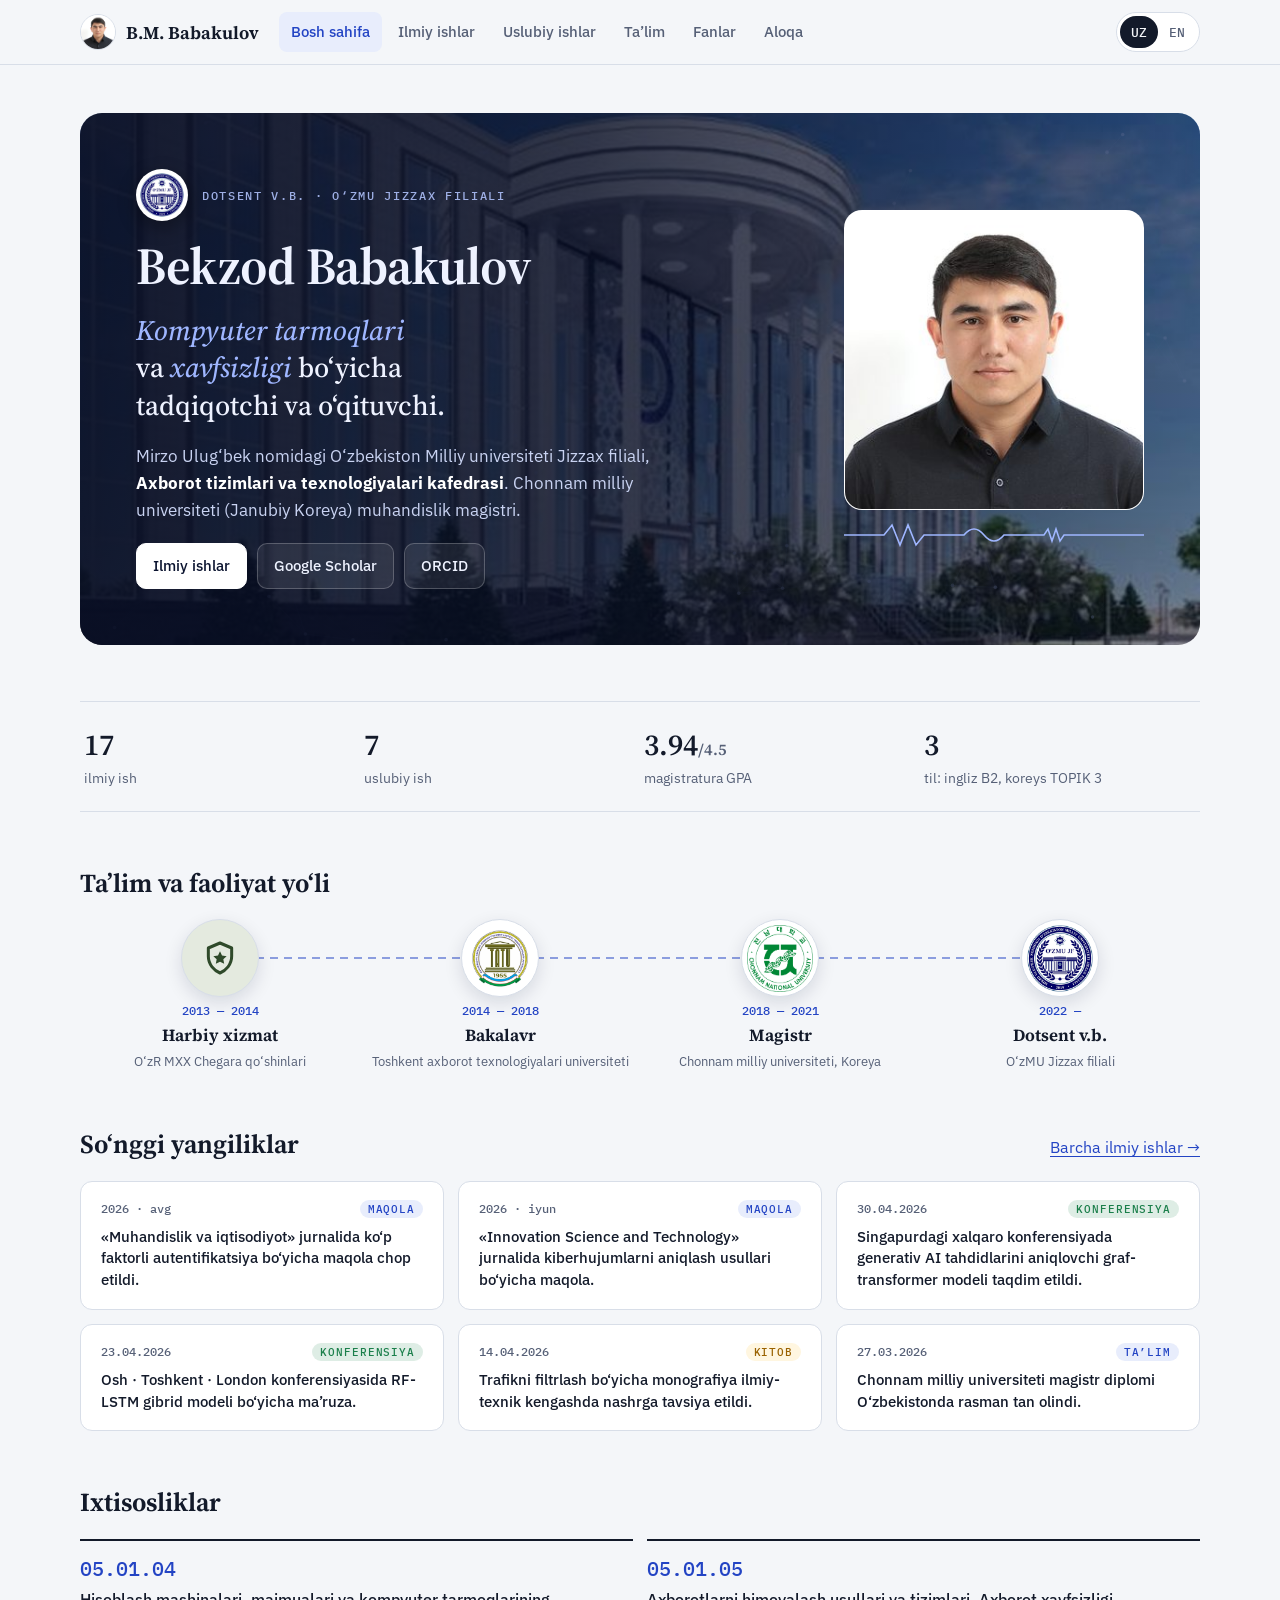
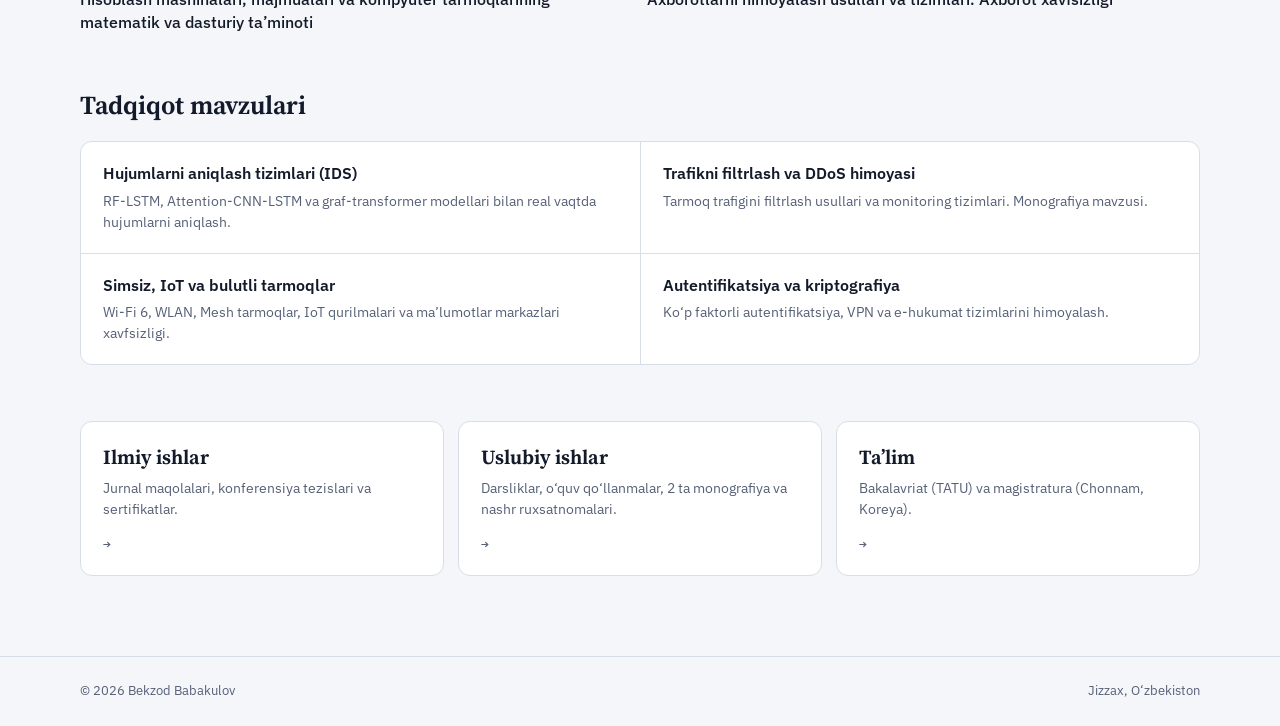
==== index.html @ 99e094b3 "Add academic portfolio site Co-Authored-By: Claude Sonnet 5.5 <noreply@anthropic.com> Claude-Session" ====
<!doctype html><html><head><meta charset=utf8><meta name=viewport content="width=device-width,initial-scale=1,viewport-fit=cover"><style>:root{color-scheme:light;box-sizing:border-box;padding-top:env(safe-area-inset-top,0px);padding-bottom:env(safe-area-inset-bottom,0px)}html{scroll-padding-top:env(safe-area-inset-top,0px)}body{margin:0;padding:0;font:14px -apple-system,BlinkMacSystemFont,sans-serif;background:#faf9f5;color:#141413}img{max-width:100%}[hidden]:not([hidden=until-found i]){display:none!important}</style></head><body>
<title>Bekzod Babakulov (B.M. Babakulov) | Akademik portfolio</title>
<meta name="description" content="Babakulov Bekzod Mamatkulovich: intellekt, axborot xavfsizligi va telekommunikatsiya injiniringi bo'yicha ilmiy ishlar, uslubiy ishlar, ta'lim va fanlar. Academic portfolio.">
<meta name="robots" content="index, follow">
<meta property="og:title" content="Bekzod Babakulov | Akademik portfolio">
<meta property="og:type" content="website">
<link rel="preconnect" href="https://fonts.googleapis.com">
<link rel="stylesheet" href="https://fonts.googleapis.com/css2?family=Source+Serif+4:ital,opsz,wght@0,8..60,500;0,8..60,650;1,8..60,500&family=IBM+Plex+Sans:wght@400;500;600&family=IBM+Plex+Mono:wght@400;500&display=swap">
<style>
:root{
  --bg:#F4F6F9; --surface:#FFFFFF; --ink:#131A2A; --muted:#566077; --line:#D8DEE8;
  --accent:#2344C4; --accent-soft:#E8EDFC; --amber:#9A6200; --ph-bg:#FFF6E0; --ph-line:#E2B650; --good:#1B7F4B;
  --serif:"Source Serif 4",Georgia,"Times New Roman",serif;
  --sans:"IBM Plex Sans",system-ui,-apple-system,"Segoe UI",sans-serif;
  --mono:"IBM Plex Mono",ui-monospace,Menlo,Consolas,monospace;
}
@media (prefers-color-scheme: dark){
  :root:not([data-theme="light"]){
    --bg:#0D1220; --surface:#151C2E; --ink:#E7EBF3; --muted:#9AA5BD; --line:#2A3450;
    --accent:#8FA6FF; --accent-soft:#1E2A4F; --amber:#E8B04A; --ph-bg:#2A2412; --ph-line:#8A6A22; --good:#5FD39A;
    color-scheme:dark;
  }
}
:root[data-theme="dark"]{
  --bg:#0D1220; --surface:#151C2E; --ink:#E7EBF3; --muted:#9AA5BD; --line:#2A3450;
  --accent:#8FA6FF; --accent-soft:#1E2A4F; --amber:#E8B04A; --ph-bg:#2A2412; --ph-line:#8A6A22; --good:#5FD39A;
  color-scheme:dark;
}
*{box-sizing:border-box}
[hidden]{display:none!important}
body{background:var(--bg);color:var(--ink);font-family:var(--sans);font-size:16px;line-height:1.6;margin:0}
body:not(.show-en) .t-en{display:none}
body.show-en .t-uz{display:none}
a{color:var(--accent);text-underline-offset:3px}
a:focus-visible,button:focus-visible{outline:2px solid var(--accent);outline-offset:3px;border-radius:4px}
.gut{padding-inline:20px}
.inner{max-width:1120px;margin:0 auto}

/* header */
header{position:sticky;top:env(safe-area-inset-top,0px);z-index:10;background:color-mix(in srgb,var(--bg) 88%,transparent);backdrop-filter:blur(10px);-webkit-backdrop-filter:blur(10px);border-bottom:1px solid var(--line)}
.hbar{display:flex;align-items:center;gap:20px;min-height:64px}
.brand{display:flex;align-items:center;gap:10px;text-decoration:none;color:var(--ink);font:650 18px var(--serif);white-space:nowrap}
.brand img{width:36px;height:36px;border-radius:50%;object-fit:cover;border:1px solid var(--line)}
nav.main{display:flex;gap:4px;overflow-x:auto;scrollbar-width:none;flex:1;min-width:0}
nav.main::-webkit-scrollbar{display:none}
nav.main a{white-space:nowrap;text-decoration:none;color:var(--muted);font-weight:500;font-size:15px;padding:8px 12px;border-radius:8px;min-height:40px;display:inline-flex;align-items:center}
nav.main a:hover{color:var(--ink);background:var(--surface)}
nav.main a[aria-current="page"]{color:var(--accent);background:var(--accent-soft)}
.lang{display:inline-flex;border:1px solid var(--line);border-radius:999px;padding:3px;background:var(--surface);flex:none}
.lang button{font:500 13px var(--mono);border:0;background:none;color:var(--muted);padding:6px 11px;border-radius:999px;cursor:pointer;min-height:32px}
.lang button[aria-pressed="true"]{background:var(--ink);color:var(--bg)}
@media (max-width:760px){
  .hbar{flex-wrap:wrap;gap:8px 12px;padding-block:10px}
  .brand{flex:1}
  nav.main{order:3;flex-basis:100%;margin-inline:-6px}
}

/* views */
main{padding-block:48px 80px}
.view{display:flex;flex-direction:column;gap:56px}
.phead{display:flex;flex-direction:column;gap:12px;max-width:760px}
.crumb{font:500 12px var(--mono);letter-spacing:.12em;text-transform:uppercase;color:var(--muted)}
.crumb a{color:var(--muted)}
h1{font:650 clamp(34px,5vw,52px)/1.05 var(--serif);margin:0;letter-spacing:-0.015em;text-wrap:balance}
h2{font:650 26px/1.2 var(--serif);margin:0;text-wrap:balance}
h3{margin:0}
p{margin:0;max-width:68ch}
.lede{font-size:18px;color:var(--muted);line-height:1.55}
.block{display:flex;flex-direction:column;gap:20px}
.eyebrow{font:500 12px var(--mono);letter-spacing:.14em;text-transform:uppercase;color:var(--muted)}

/* home */
.hero{display:grid;grid-template-columns:minmax(0,1fr) 300px;gap:56px;align-items:center}
@media (max-width:820px){.hero{grid-template-columns:minmax(0,1fr);gap:28px}.hero .ph-wrap{order:-1;max-width:220px}}
.hero .txt{display:flex;flex-direction:column;gap:18px}
.hero .role{font-size:17px;color:var(--muted);max-width:56ch}
.hero .role strong{color:var(--ink)}
.hero .lead{font:500 clamp(22px,2.6vw,28px)/1.35 var(--serif);max-width:30ch;text-wrap:balance}
.hero .lead em{color:var(--accent)}
.ph-wrap{position:relative}
.ph-wrap img{width:100%;aspect-ratio:1;object-fit:cover;border-radius:18px;border:1px solid var(--line);background:#fff;display:block;max-width:100%}
.wave{width:100%;height:26px;display:block;margin-top:12px}
.wave path{fill:none;stroke:var(--accent);stroke-width:1.6}
.btns{display:flex;flex-wrap:wrap;gap:10px}
.btn{display:inline-flex;align-items:center;gap:8px;min-height:44px;padding:10px 16px;border:1px solid var(--line);border-radius:10px;background:var(--surface);color:var(--ink);text-decoration:none;font-weight:500;font-size:15px}
.btn:hover{border-color:var(--accent);color:var(--accent)}
.btn.primary{background:var(--ink);color:var(--bg);border-color:var(--ink)}
.btn.primary:hover{background:var(--accent);border-color:var(--accent);color:#fff}
.btn svg{width:16px;height:16px;stroke:currentColor;fill:none;stroke-width:2}
.stats{display:grid;grid-template-columns:repeat(4,minmax(0,1fr));border-block:1px solid var(--line)}
@media (max-width:640px){.stats{grid-template-columns:repeat(2,minmax(0,1fr))}}
.stats div{padding:22px 4px;display:flex;flex-direction:column;gap:2px}
.stats b{font:600 30px var(--serif);font-variant-numeric:tabular-nums}
.stats span{font-size:14px;color:var(--muted)}
.cards{display:grid;grid-template-columns:repeat(3,minmax(0,1fr));gap:14px}
@media (max-width:820px){.cards{grid-template-columns:minmax(0,1fr)}}
.card{background:var(--surface);border:1px solid var(--line);border-radius:12px;padding:22px;display:flex;flex-direction:column;gap:8px;text-decoration:none;color:var(--ink);transition:border-color .15s}
a.card:hover{border-color:var(--accent)}
a.card:hover .go{color:var(--accent);transform:translateX(3px)}
.card h3{font:650 20px/1.3 var(--serif)}
.card p{font-size:14px;color:var(--muted);line-height:1.5}
.card .go{margin-top:auto;padding-top:8px;font:500 13px var(--mono);color:var(--muted);transition:transform .15s}
.themes{list-style:none;margin:0;padding:0;display:grid;grid-template-columns:repeat(2,minmax(0,1fr));gap:1px;background:var(--line);border:1px solid var(--line);border-radius:12px;overflow:hidden}
@media (max-width:640px){.themes{grid-template-columns:minmax(0,1fr)}}
.themes li{background:var(--surface);padding:20px 22px;display:flex;flex-direction:column;gap:6px}
.themes h3{font:600 16px/1.4 var(--sans)}
.themes p{font-size:14px;color:var(--muted);line-height:1.5}
.spec{display:grid;grid-template-columns:repeat(2,minmax(0,1fr));gap:14px}
@media (max-width:640px){.spec{grid-template-columns:minmax(0,1fr)}}
.spec article{border-top:2px solid var(--ink);padding-top:14px;display:flex;flex-direction:column;gap:6px}
.code{font:500 20px var(--mono);color:var(--accent)}
.spec h3{font:500 16px/1.45 var(--sans)}

/* tabs */
.tabs{display:flex;gap:4px;border-bottom:1px solid var(--line);overflow-x:auto;scrollbar-width:none}
.tabs button{font:500 15px var(--sans);background:none;border:0;border-bottom:2px solid transparent;color:var(--muted);padding:12px 14px;cursor:pointer;white-space:nowrap;min-height:46px;margin-bottom:-1px}
.tabs button[aria-selected="true"]{color:var(--ink);border-bottom-color:var(--accent)}
.tabs .n{font:500 12px var(--mono);color:var(--muted);margin-left:6px}
.panel{display:flex;flex-direction:column;gap:18px;padding-top:8px}

/* pubs */
.pubs{list-style:none;margin:0;padding:0}
.pubs li{display:grid;grid-template-columns:40px minmax(0,1fr) auto;gap:14px;padding:18px 0;border-bottom:1px solid var(--line)}
.pubs li:first-child{border-top:1px solid var(--line)}
@media (max-width:560px){.pubs li{grid-template-columns:32px minmax(0,1fr)}.pubs .yr{grid-column:2}}
.pubs .num{font:500 13px var(--mono);color:var(--muted);padding-top:3px}
.pubs .ttl{font-weight:600;line-height:1.45}
.pubs .ttl a{color:var(--ink);text-decoration-color:var(--line)}
.pubs .ttl a:hover{color:var(--accent);text-decoration-color:var(--accent)}
.pubs .au{font-size:14px;margin-top:4px}
.pubs .ven{font-size:13px;color:var(--muted);line-height:1.5;margin-top:2px}
.pubs .yr{font:500 13px var(--mono);color:var(--muted);white-space:nowrap;padding-top:3px;font-variant-numeric:tabular-nums}
.lg{font:500 10px var(--mono);letter-spacing:.1em;color:var(--accent);border:1px solid var(--line);border-radius:4px;padding:1px 5px;margin-left:6px;vertical-align:2px}

.books{display:grid;grid-template-columns:repeat(auto-fill,minmax(220px,1fr));gap:14px}
.book{background:var(--surface);border:1px solid var(--line);border-radius:12px;padding:20px;display:flex;flex-direction:column;gap:8px}
.book .kind{font:500 11px var(--mono);letter-spacing:.1em;text-transform:uppercase;color:var(--amber)}
.book h3{font:650 19px/1.3 var(--serif)}
.book .meta{font-size:13px;color:var(--muted);line-height:1.45}
.book .pp{font:500 12px var(--mono);color:var(--muted);margin-top:auto;padding-top:8px;font-variant-numeric:tabular-nums;overflow-wrap:anywhere}

.book.wide{grid-column:1/-1;display:grid;grid-template-columns:180px minmax(0,1fr);gap:24px;align-items:start}
@media (max-width:560px){.book.wide{grid-template-columns:minmax(0,1fr)}.book.wide .cover{max-width:180px}}
.book .cover{width:100%;border-radius:6px;box-shadow:0 8px 24px rgba(10,20,50,.18);display:block;max-width:100%}
.book .body{display:flex;flex-direction:column;gap:10px}
.book .ann{font-size:15px;line-height:1.6}
.kv{display:grid;grid-template-columns:max-content minmax(0,1fr);gap:4px 14px;font-size:14px;margin:0}
.kv dt{color:var(--muted)}
.kv dd{margin:0}
.certs{display:grid;grid-template-columns:repeat(auto-fill,minmax(230px,1fr));gap:18px}
.certs figure{background:var(--surface);border:1px solid var(--line);border-radius:12px;padding:14px}
.certs figure img{border-radius:6px}
.certs figcaption b{display:block;color:var(--ink);font-weight:600;font-size:15px;margin-bottom:2px}
.cert{background:var(--surface);border:1px solid var(--line);border-radius:12px;padding:20px 22px;display:grid;grid-template-columns:auto minmax(0,1fr);gap:16px;align-items:start}
.cert .seal{width:52px;height:52px;border-radius:50%;background:var(--accent-soft);color:var(--accent);display:grid;place-items:center;font:600 16px var(--mono)}
.cert h3{font:600 17px/1.35 var(--sans)}
.cert .meta{font-size:14px;color:var(--muted)}
.ok{display:inline-flex;align-items:center;gap:6px;font:500 12px var(--mono);color:var(--good);margin-top:6px}
.ok::before{content:"";width:8px;height:8px;border-radius:50%;background:var(--good)}

.ph{background:var(--ph-bg);border:1px dashed var(--ph-line);border-radius:12px;padding:18px 22px;display:flex;flex-direction:column;gap:6px}
.ph b{font:500 12px var(--mono);letter-spacing:.1em;text-transform:uppercase;color:var(--amber)}
.ph p{font-size:15px}
.inline-ph{font-family:var(--mono);font-size:.88em;background:var(--ph-bg);border:1px dashed var(--ph-line);border-radius:4px;padding:1px 6px}

/* education */
.edu2{display:grid;grid-template-columns:repeat(2,minmax(0,1fr));gap:16px}
@media (max-width:720px){.edu2{grid-template-columns:minmax(0,1fr)}}
.edu{background:var(--surface);border:1px solid var(--line);border-radius:14px;padding:26px;display:flex;flex-direction:column;gap:10px;text-decoration:none;color:var(--ink)}
.edu:hover{border-color:var(--accent)}
.edu .deg{font:500 12px var(--mono);letter-spacing:.12em;text-transform:uppercase;color:var(--accent)}
.edu h3{font:650 24px/1.2 var(--serif)}
.edu .yrs{font:500 14px var(--mono);color:var(--muted)}
.edu .go{margin-top:auto;padding-top:10px;font:500 13px var(--mono);color:var(--muted)}
.facts{display:grid;grid-template-columns:repeat(2,minmax(0,1fr));gap:1px;background:var(--line);border:1px solid var(--line);border-radius:12px;overflow:hidden;margin:0}
@media (max-width:640px){.facts{grid-template-columns:minmax(0,1fr)}}
.facts div{background:var(--surface);padding:16px 20px;display:flex;flex-direction:column;gap:3px}
.facts dt{font:500 11px var(--mono);letter-spacing:.1em;text-transform:uppercase;color:var(--muted)}
.facts dd{margin:0;font-weight:500;overflow-wrap:anywhere}
.facts dd .ko{font-weight:400;color:var(--muted);font-size:14px;margin-left:6px}
.twocol{display:grid;grid-template-columns:minmax(0,1.3fr) minmax(0,1fr);gap:40px;align-items:start}
@media (max-width:900px){.twocol{grid-template-columns:minmax(0,1fr)}}
.tbl-wrap{overflow-x:auto;border:1px solid var(--line);border-radius:12px;background:var(--surface)}
table{border-collapse:collapse;width:100%;font-size:14px;min-width:520px}
th,td{text-align:left;padding:11px 16px;border-bottom:1px solid var(--line);vertical-align:top}
th{font:500 11px var(--mono);letter-spacing:.1em;text-transform:uppercase;color:var(--muted);background:var(--bg)}
td.c,th.c{text-align:center;font-variant-numeric:tabular-nums}
tr.sem td{font:500 12px var(--mono);color:var(--accent);background:var(--accent-soft);padding-block:7px}
tr.tot td{font-weight:600;border-bottom:0}
td .ko{display:block;font-size:12px;color:var(--muted)}
.grade{font:600 13px var(--mono)}
figure{margin:0;display:flex;flex-direction:column;gap:10px}
figure img{width:100%;border-radius:10px;border:1px solid var(--line);display:block;max-width:100%}
figcaption{font-size:13px;color:var(--muted)}
.uni{background:var(--surface);border:1px solid var(--line);border-radius:14px;padding:26px;display:flex;flex-direction:column;gap:14px}
.uni h3{font:650 22px/1.25 var(--serif)}
.uni ul{margin:0;padding-left:18px;display:flex;flex-direction:column;gap:6px}
.src{font-size:13px;color:var(--muted)}

.tl{list-style:none;margin:0;padding:0}
.tl li{display:grid;grid-template-columns:130px minmax(0,1fr);gap:20px;padding:16px 0;border-top:1px solid var(--line)}
.tl li:last-child{border-bottom:1px solid var(--line)}
@media (max-width:560px){.tl li{grid-template-columns:minmax(0,1fr);gap:2px}}
.tl .yr{font:500 14px var(--mono);color:var(--muted);font-variant-numeric:tabular-nums}
.tl h3{font:600 16px/1.4 var(--sans)}
.tl .org{color:var(--muted);font-size:14px}
.tag{font:500 11px var(--mono);letter-spacing:.08em;text-transform:uppercase;color:var(--good);margin-left:8px}

.courses{display:grid;grid-template-columns:repeat(auto-fill,minmax(240px,1fr));gap:12px;list-style:none;margin:0;padding:0}
.courses li{background:var(--surface);border:1px solid var(--line);border-radius:12px;padding:18px 20px;display:flex;flex-direction:column;gap:4px}
.courses b{font:650 18px/1.3 var(--serif)}
.courses span{font-size:13px;color:var(--muted)}

.contact{display:grid;grid-template-columns:repeat(2,minmax(0,1fr));gap:16px}
@media (max-width:640px){.contact{grid-template-columns:minmax(0,1fr)}}
.contact>div{background:var(--surface);border:1px solid var(--line);border-radius:12px;padding:20px 22px;display:flex;flex-direction:column;gap:6px}
.contact .k{font:500 11px var(--mono);letter-spacing:.1em;text-transform:uppercase;color:var(--muted)}
.cv{font-size:18px;font-weight:500;overflow-wrap:anywhere}
.copy{font:500 12px var(--mono);border:1px solid var(--line);background:var(--bg);color:var(--muted);border-radius:6px;padding:6px 10px;cursor:pointer;min-height:32px;align-self:flex-start}
.copy:hover{color:var(--accent);border-color:var(--accent)}
footer{border-top:1px solid var(--line);padding-block:24px;font-size:13px;color:var(--muted)}
footer .inner{display:flex;justify-content:space-between;flex-wrap:wrap;gap:8px}
@media (prefers-reduced-motion:no-preference){.wave path{stroke-dasharray:600;stroke-dashoffset:600;animation:draw 1.6s ease-out .2s forwards}@keyframes draw{to{stroke-dashoffset:0}}}
/* hero band (single dark look in both themes) */
.band{position:relative;overflow:hidden;border-radius:22px;background:#0B1430;color:#EEF2FF;isolation:isolate}
.band canvas{position:absolute;inset:0;width:100%;height:100%;z-index:-1;display:block}
.band::after{content:"";position:absolute;inset:0;z-index:-1;background:linear-gradient(90deg,rgba(11,20,48,.92) 0%,rgba(11,20,48,.7) 55%,rgba(11,20,48,.35) 100%);pointer-events:none}
.band.kr{background:#0E2A2A}.band.kr::after{background:linear-gradient(90deg,rgba(10,34,34,.94) 0%,rgba(10,34,34,.72) 60%,rgba(10,34,34,.4) 100%)}
.band.uz{background:#1D1540}.band.uz::after{background:linear-gradient(90deg,rgba(26,18,60,.94) 0%,rgba(26,18,60,.72) 60%,rgba(26,18,60,.4) 100%)}
.band a{color:#B9C8FF}
.band .crumb,.band .crumb a{color:#AFBBDD}
.band .lede{color:#C9D3F2}
.band .eyebrow{color:#9FB0E6}
.band .hero{padding:clamp(28px,5vw,56px)}
.band .hero .role{color:#C9D3F2}.band .hero .role strong{color:#fff}
.band .hero .lead em{color:#9FB6FF}
.band .btn{background:rgba(255,255,255,.08);border-color:rgba(255,255,255,.22);color:#EEF2FF}
.band .btn:hover{border-color:#9FB6FF;color:#fff;background:rgba(255,255,255,.14)}
.band .btn.primary{background:#fff;color:#0B1430;border-color:#fff}
.band .btn.primary:hover{background:#9FB6FF;border-color:#9FB6FF;color:#0B1430}
.band .wave path{stroke:#9FB6FF}
.band .ph-wrap img{border-color:rgba(255,255,255,.2)}
.band .pwrap{padding:clamp(28px,5vw,52px);display:flex;flex-direction:column;gap:12px;max-width:820px;position:relative}
.band .wm{position:absolute;right:clamp(16px,4vw,48px);bottom:-0.18em;font:650 clamp(64px,12vw,150px)/1 var(--serif);color:rgba(255,255,255,.07);pointer-events:none;white-space:nowrap;z-index:-1}
.band .chips{display:flex;flex-wrap:wrap;gap:8px;margin-top:6px}
.band .chip{font:500 12px var(--mono);letter-spacing:.06em;padding:6px 10px;border:1px solid rgba(255,255,255,.22);border-radius:999px;color:#DDE5FF}

/* news */
.news{list-style:none;margin:0;padding:0;display:grid;grid-template-columns:repeat(3,minmax(0,1fr));gap:14px}
@media (max-width:900px){.news{grid-template-columns:repeat(2,minmax(0,1fr))}}
@media (max-width:560px){.news{grid-template-columns:minmax(0,1fr)}}
.news li{background:var(--surface);border:1px solid var(--line);border-radius:12px;padding:18px 20px;display:flex;flex-direction:column;gap:8px}
.news .d{display:flex;justify-content:space-between;gap:8px;align-items:center}
.news time{font:500 12px var(--mono);color:var(--muted);font-variant-numeric:tabular-nums}
.news .ty{font:500 11px var(--mono);letter-spacing:.08em;text-transform:uppercase;padding:2px 8px;border-radius:999px;background:var(--accent-soft);color:var(--accent)}
.news .ty.bk{background:var(--ph-bg);color:var(--amber)}
.news .ty.cf{background:color-mix(in srgb,var(--good) 14%,transparent);color:var(--good)}
.news p{font-size:15px;line-height:1.45;font-weight:500}
.news a{color:inherit}

/* books */
.brow{display:grid;grid-template-columns:170px minmax(0,1fr);gap:28px;padding:26px 0;border-bottom:1px solid var(--line);align-items:start}
.brow:first-child{padding-top:10px}
@media (max-width:620px){.brow{grid-template-columns:110px minmax(0,1fr);gap:16px}}
.covbtn{padding:0;border:0;background:none;cursor:zoom-in;display:block;width:100%}
.covbtn img{width:100%;display:block;border-radius:6px;box-shadow:0 10px 26px rgba(10,20,50,.2);transition:transform .2s}
.covbtn:hover img{transform:translateY(-3px)}
.gencover{aspect-ratio:0.7;border-radius:6px;padding:14px;display:flex;flex-direction:column;gap:6px;color:#fff;box-shadow:0 10px 26px rgba(10,20,50,.2);position:relative;overflow:hidden}
.gencover.c1{background:linear-gradient(160deg,#1E3A8A,#0B1430)}
.gencover.c2{background:linear-gradient(160deg,#155E63,#0B2A2E)}
.gencover.c3{background:linear-gradient(160deg,#B4531F,#4A1D0C)}
.gencover::before{content:"";position:absolute;right:-30%;top:30%;width:120%;aspect-ratio:1;border-radius:50%;border:1px solid rgba(255,255,255,.14);box-shadow:0 0 0 18px rgba(255,255,255,.03),0 0 0 40px rgba(255,255,255,.03)}
.gencover .ga{font:500 9px var(--mono);letter-spacing:.05em;opacity:.85}
.gencover .gt{font:650 clamp(15px,2vw,19px)/1.15 var(--serif);margin-top:18%}
.gencover .gp{font:500 11px var(--mono);opacity:.8}
.gencover .gk{margin-top:auto;font:600 10px var(--mono);letter-spacing:.2em;opacity:.9}
.bbody{display:flex;flex-direction:column;gap:10px;min-width:0}
.bbody .kind{font:500 11px var(--mono);letter-spacing:.1em;text-transform:uppercase;color:var(--amber)}
.bbody h3{font:650 clamp(20px,2.4vw,24px)/1.25 var(--serif);text-wrap:balance}
.bbody .au{font-size:14px;color:var(--muted)}
.about{background:var(--accent-soft);border-radius:10px;padding:14px 18px;display:flex;flex-direction:column;gap:6px}
.about b{font:500 11px var(--mono);letter-spacing:.1em;text-transform:uppercase;color:var(--accent)}
.about p{font-size:15px;line-height:1.6}
.kv{display:grid;grid-template-columns:max-content minmax(0,1fr);gap:5px 16px;font-size:14px;margin:0}
.kv dt{color:var(--muted)}
.kv dd{margin:0;overflow-wrap:anywhere}
@media (max-width:620px){.brow .about,.brow .kv,.brow .linkbtn{grid-column:1/-1}}
.linkbtn{align-self:flex-start;background:none;border:0;padding:6px 0;color:var(--accent);font:500 14px var(--sans);cursor:pointer;text-decoration:underline;text-underline-offset:3px;min-height:36px}

/* permits */
.permits{display:grid;grid-template-columns:repeat(4,minmax(0,1fr));gap:16px}
@media (max-width:980px){.permits{grid-template-columns:repeat(2,minmax(0,1fr))}}
@media (max-width:480px){.permits{grid-template-columns:minmax(0,1fr)}}
.permit{background:var(--surface);border:1px solid var(--line);border-radius:12px;overflow:hidden;display:flex;flex-direction:column}
.pthumb{position:relative;display:block;padding:0;border:0;background:#f3f1ea;cursor:zoom-in;aspect-ratio:4/3.4;overflow:hidden;width:100%}
.pthumb img{width:100%;height:100%;object-fit:cover;object-position:50% 6%;display:block;transition:transform .3s}
.pthumb:hover img{transform:scale(1.03)}
.pthumb .zoom{position:absolute;right:10px;bottom:10px;font:500 12px var(--mono);background:rgba(11,20,48,.82);color:#fff;padding:6px 10px;border-radius:999px}
.pinfo{padding:14px 16px 16px;display:flex;flex-direction:column;gap:3px;font-size:13px;color:var(--muted)}
.pinfo b{font:650 16px/1.3 var(--serif);color:var(--ink)}
.pm{font:500 12px var(--mono);margin-top:4px;color:var(--ink)}

/* lightbox */
dialog.lb{border:0;padding:0;background:transparent;max-width:min(94vw,980px);max-height:94vh;width:100%}
dialog.lb::backdrop{background:rgba(6,10,24,.86)}
dialog.lb .lbin{display:flex;flex-direction:column;gap:10px;align-items:center}
dialog.lb img{max-width:100%;max-height:86vh;width:auto;border-radius:8px;display:block;background:#fff}
dialog.lb .lbclose{align-self:flex-end;font:500 14px var(--sans);background:#fff;color:#0B1430;border:0;border-radius:999px;padding:8px 16px;cursor:pointer;min-height:40px}
@media (prefers-reduced-motion:reduce){.covbtn img,.pthumb img{transition:none}}
.dipfig.uzf{background:linear-gradient(160deg,#2A1D5C,#0B1430)}
.dipfig{background:linear-gradient(160deg,#0E2A2A,#0B1430);border-radius:16px;padding:clamp(18px,3vw,32px);gap:14px}
.dipfig .covbtn img{border-radius:6px;box-shadow:0 18px 40px rgba(0,0,0,.45);transform:rotate(-1.2deg)}
.dipfig .covbtn:hover img{transform:rotate(0) translateY(-3px)}
.dipfig figcaption{color:#C9D3F2}

/* v3 */
.band.photo{background-size:cover;background-position:center}
.band.photo::after{background:linear-gradient(90deg,rgba(8,14,36,.94) 0%,rgba(8,14,36,.82) 45%,rgba(8,14,36,.45) 100%)}
.band.photo.kr::after{background:linear-gradient(90deg,rgba(6,30,30,.94) 0%,rgba(6,30,30,.8) 50%,rgba(6,30,30,.35) 100%)}
.band.photo.uz::after{background:linear-gradient(90deg,rgba(22,14,52,.94) 0%,rgba(22,14,52,.8) 50%,rgba(22,14,52,.35) 100%)}
.band.photo canvas{opacity:.45}
.blogo{width:64px;height:64px;border-radius:50%;background:#fff;padding:4px;box-shadow:0 6px 18px rgba(0,0,0,.35);display:block}
.blogo.sm{width:52px;height:52px}
.bhead{display:flex;align-items:center;gap:14px}
.band .credit{position:absolute;right:14px;bottom:10px;font:500 10px var(--mono);color:rgba(255,255,255,.55)}
/* journey */
.journey{display:grid;grid-template-columns:repeat(4,minmax(0,1fr));gap:0;position:relative}
.journey::before{content:"";position:absolute;left:12%;right:12%;top:38px;height:2px;background:repeating-linear-gradient(90deg,var(--accent) 0 8px,transparent 8px 14px);opacity:.5}
@media (max-width:760px){.journey{grid-template-columns:repeat(2,minmax(0,1fr));gap:22px 8px}.journey::before{display:none}}
.jnode .lg2.army{background:#E4EADF}
.jnode{display:flex;flex-direction:column;align-items:center;text-align:center;gap:6px;text-decoration:none;color:var(--ink);padding:0 10px;position:relative}
.jnode .lg2{width:78px;height:78px;border-radius:50%;background:#fff;border:1px solid var(--line);display:grid;place-items:center;overflow:hidden;box-shadow:0 6px 18px rgba(10,20,50,.12);transition:transform .2s}
.jnode:hover .lg2{transform:translateY(-3px)}
.jnode .lg2 img{width:88%;height:88%;object-fit:contain}
.jnode .lg2 .mono{font:650 18px var(--serif);color:#1D1540}
.jnode b{font:650 17px/1.3 var(--serif)}
.jnode span{font-size:13px;color:var(--muted)}
.jnode time{font:500 12px var(--mono);color:var(--accent)}
/* gallery */
.gal{display:grid;grid-template-columns:repeat(3,minmax(0,1fr));gap:10px}
.gal.two{grid-template-columns:repeat(2,minmax(0,1fr))}
@media (max-width:560px){.gal,.gal.two{grid-template-columns:repeat(2,minmax(0,1fr))}}
.gal .covbtn img{aspect-ratio:4/3;object-fit:cover;border-radius:10px;box-shadow:none;width:100%}
/* compact covers & docs */
.brow{grid-template-columns:118px minmax(0,1fr);gap:24px}
@media (max-width:620px){.brow{grid-template-columns:84px minmax(0,1fr);gap:14px}}
.gencover{padding:10px}
.gencover .gt{font-size:14px;margin-top:14%}
.permits{grid-template-columns:repeat(auto-fill,minmax(180px,1fr))}
.pthumb{aspect-ratio:3/4}
.pthumb img{object-position:50% 0}
.dipfig{max-width:380px;justify-self:center;width:100%}
.dipfig .covbtn img{max-height:420px;object-fit:contain}
details.more{margin-top:4px}
details.more summary{cursor:pointer;color:var(--accent);font-weight:500;padding:8px 0;min-height:40px}
.hl td:first-child{font-weight:600}
.covbtn img{height:auto}
.dipfig .covbtn img{transform:rotate(-1deg)}
.locs{display:grid;grid-template-columns:repeat(2,minmax(0,1fr));gap:16px}
@media (max-width:720px){.locs{grid-template-columns:minmax(0,1fr)}}
.loc{background:var(--surface);border:1px solid var(--line);border-radius:14px;padding:22px;display:flex;flex-direction:column;gap:6px;position:relative}
.loc .lic{width:40px;height:40px;border-radius:50%;background:var(--accent-soft);color:var(--accent);display:grid;place-items:center;margin-bottom:6px}
.loc .lic svg{width:20px;height:20px;stroke:currentColor;fill:none;stroke-width:2}
.loc .k{font:500 11px var(--mono);letter-spacing:.1em;text-transform:uppercase;color:var(--muted)}
.loc b{font:650 19px/1.3 var(--serif)}
.cv2{font-size:16px;font-weight:500}
.loc .small{font-size:13px;color:var(--muted)}
.loc .btns{margin-top:8px;align-items:center}
.loc .copy{min-height:44px}
</style>

<header class="gut">
  <div class="inner hbar">
    <a class="brand" href="#home"><img src="[data-uri]" alt="" width="36" height="36">B.M. Babakulov</a>
    <nav class="main" aria-label="Menu">
      <a href="#home"><span class="t-uz">Bosh sahifa</span><span class="t-en">Home</span></a>
      <a href="#ilmiy"><span class="t-uz">Ilmiy ishlar</span><span class="t-en">Research</span></a>
      <a href="#uslubiy"><span class="t-uz">Uslubiy ishlar</span><span class="t-en">Teaching materials</span></a>
      <a href="#talim"><span class="t-uz">Ta’lim</span><span class="t-en">Education</span></a>
      <a href="#fanlar"><span class="t-uz">Fanlar</span><span class="t-en">Courses</span></a>
      <a href="#aloqa"><span class="t-uz">Aloqa</span><span class="t-en">Contact</span></a>
    </nav>
    <div class="lang" role="group" aria-label="Til / Language">
      <button type="button" id="btn-uz" aria-pressed="true">UZ</button>
      <button type="button" id="btn-en" aria-pressed="false">EN</button>
    </div>
  </div>
</header>

<main class="gut"><div class="inner">

<!-- HOME -->
<section class="view" data-view="home">
  <div class="band photo" style="background-image:url([data-uri])"><canvas class="net" aria-hidden="true"></canvas>
  <div class="hero">
    <div class="txt">
      <div class="bhead"><img class="blogo sm" src="[data-uri]" alt="O‘zMU JF logotipi" width="52" height="52"><span class="eyebrow t-uz">Dotsent v.b. · O‘zMU Jizzax filiali</span><span class="eyebrow t-en">Acting Associate Professor · NUUz Jizzakh</span></div>
      <h1>Bekzod Babakulov</h1>
      <p class="lead t-uz"><em>Kompyuter tarmoqlari</em> va <em>xavfsizligi</em> bo‘yicha tadqiqotchi va o‘qituvchi.</p>
      <p class="lead t-en">Researcher and lecturer in <em>computer networks</em> and <em>network security</em>.</p>
      <p class="role t-uz">Mirzo Ulug‘bek nomidagi O‘zbekiston Milliy universiteti Jizzax filiali, <strong>Axborot tizimlari va texnologiyalari kafedrasi</strong>. Chonnam milliy universiteti (Janubiy Koreya) muhandislik magistri.</p>
      <p class="role t-en">Jizzakh Branch of the National University of Uzbekistan, <strong>Department of Information Systems and Technologies</strong>. Master of Engineering, Chonnam National University (South Korea).</p>
      <div class="btns">
        <a class="btn primary" href="#ilmiy"><span class="t-uz">Ilmiy ishlar</span><span class="t-en">Research</span></a>
        <a class="btn" href="https://scholar.google.com/citations?user=HZ2P1cMAAAAJ" target="_blank" rel="noopener">Google Scholar</a>
        <a class="btn" href="https://orcid.org/0000-0002-9998-1472" target="_blank" rel="noopener">ORCID</a>
      </div>
    </div>
    <div class="ph-wrap">
      <img src="[data-uri]" alt="Bekzod Babakulov" width="300" height="300">
      <svg class="wave" viewBox="0 0 300 26" preserveAspectRatio="none" aria-hidden="true"><path d="M0 13 H40 L48 3 L56 23 L64 3 L72 23 L80 13 H120 Q130 1 140 13 T160 13 H200 L204 7 L208 19 L212 7 L216 19 L220 13 H300"/></svg>
    </div>
  </div>
  </div>

  <div class="stats">
    <div><b>17</b><span class="t-uz">ilmiy ish</span><span class="t-en">research papers</span></div>
    <div><b>7</b><span class="t-uz">uslubiy ish</span><span class="t-en">books &amp; guides</span></div>
    <div><b>3.94<small style="font-size:16px;color:var(--muted)">/4.5</small></b><span class="t-uz">magistratura GPA</span><span class="t-en">master’s GPA</span></div>
    <div><b>3</b><span class="t-uz">til: ingliz B2, koreys TOPIK 3</span><span class="t-en">languages: English B2, Korean TOPIK 3</span></div>
  </div>


  <div class="block">
    <h2 class="t-uz">Ta’lim va faoliyat yo‘li</h2><h2 class="t-en">Path so far</h2>
    <div class="journey">
      <a class="jnode" href="#talim"><span class="lg2 army"><svg viewBox="0 0 24 24" width="40" height="40" fill="none" stroke="#2F4A2A" stroke-width="1.8" stroke-linecap="round" stroke-linejoin="round" aria-hidden="true"><path d="M12 3l7 3v5c0 5-3.5 8.5-7 10-3.5-1.5-7-5-7-10V6z"/><path d="M12 8l1.2 2.5 2.8.4-2 1.9.5 2.7L12 14.2l-2.5 1.3.5-2.7-2-1.9 2.8-.4z" fill="#2F4A2A" stroke="none"/></svg></span><time>2013 — 2014</time><b class="t-uz">Harbiy xizmat</b><b class="t-en">Military service</b><span class="t-uz">O‘zR MXX Chegara qo‘shinlari</span><span class="t-en">Border Troops of Uzbekistan</span></a>
      <a class="jnode" href="#bakalavr"><span class="lg2"><img src="[data-uri]" alt="TATU logotipi" width="220" height="220"></span><time>2014 — 2018</time><b class="t-uz">Bakalavr</b><b class="t-en">Bachelor’s</b><span class="t-uz">Toshkent axborot texnologiyalari universiteti</span><span class="t-en">Tashkent University of IT</span></a>
      <a class="jnode" href="#magistr"><span class="lg2"><img src="[data-uri]" alt="Chonnam logotipi" width="183" height="183"></span><time>2018 — 2021</time><b class="t-uz">Magistr</b><b class="t-en">Master’s</b><span class="t-uz">Chonnam milliy universiteti, Koreya</span><span class="t-en">Chonnam National University, Korea</span></a>
      <a class="jnode" href="#talim"><span class="lg2"><img src="[data-uri]" alt="O‘zMU JF logotipi" width="220" height="220"></span><time>2022 —</time><b class="t-uz">Dotsent v.b.</b><b class="t-en">Acting Assoc. Prof.</b><span class="t-uz">O‘zMU Jizzax filiali</span><span class="t-en">NUUz Jizzakh Branch</span></a>
    </div>
  </div>

  <div class="block">
    <div style="display:flex;justify-content:space-between;align-items:baseline;gap:12px;flex-wrap:wrap"><h2 class="t-uz">So‘nggi yangiliklar</h2><h2 class="t-en">Latest news</h2><a href="#ilmiy" class="t-uz">Barcha ilmiy ishlar →</a><a href="#ilmiy" class="t-en">All research →</a></div>
    <ul class="news">
      <li><div class="d"><time>2026 · avg</time><span class="ty">maqola</span></div><p class="t-uz">«Muhandislik va iqtisodiyot» jurnalida ko‘p faktorli autentifikatsiya bo‘yicha maqola chop etildi.</p><p class="t-en">Paper on multi-factor authentication published in “Muhandislik va iqtisodiyot”.</p></li>
      <li><div class="d"><time>2026 · iyun</time><span class="ty">maqola</span></div><p class="t-uz">«Innovation Science and Technology» jurnalida kiberhujumlarni aniqlash usullari bo‘yicha maqola.</p><p class="t-en">Paper on cyberattack detection methods in “Innovation Science and Technology”.</p></li>
      <li><div class="d"><time>30.04.2026</time><span class="ty cf">konferensiya</span></div><p class="t-uz">Singapurdagi xalqaro konferensiyada generativ AI tahdidlarini aniqlovchi graf-transformer modeli taqdim etildi.</p><p class="t-en">Graph-transformer model for detecting generative-AI threats presented at an international conference in Singapore.</p></li>
      <li><div class="d"><time>23.04.2026</time><span class="ty cf">konferensiya</span></div><p class="t-uz">Osh · Toshkent · London konferensiyasida RF-LSTM gibrid modeli bo‘yicha ma’ruza.</p><p class="t-en">RF-LSTM hybrid model presented at the Osh · Tashkent · London conference.</p></li>
      <li><div class="d"><time>14.04.2026</time><span class="ty bk">kitob</span></div><p class="t-uz">Trafikni filtrlash bo‘yicha monografiya ilmiy-texnik kengashda nashrga tavsiya etildi.</p><p class="t-en">Traffic-filtering monograph approved for publication by the scientific-technical council.</p></li>
      <li><div class="d"><time>27.03.2026</time><span class="ty">ta’lim</span></div><p class="t-uz">Chonnam milliy universiteti magistr diplomi O‘zbekistonda rasman tan olindi.</p><p class="t-en">Chonnam National University master’s diploma officially recognised in Uzbekistan.</p></li>
    </ul>
  </div>

  <div class="block">
    <h2 class="t-uz">Ixtisosliklar</h2><h2 class="t-en">Specialties</h2>
    <div class="spec">
      <article><span class="code">05.01.04</span><h3 class="t-uz">Hisoblash mashinalari, majmualari va kompyuter tarmoqlarining matematik va dasturiy ta’minoti</h3><h3 class="t-en">Mathematical and software support of computers, computing systems and computer networks</h3></article>
      <article><span class="code">05.01.05</span><h3 class="t-uz">Axborotlarni himoyalash usullari va tizimlari. Axborot xavfsizligi</h3><h3 class="t-en">Methods and systems of information protection. Information security</h3></article>
    </div>
  </div>

  <div class="block">
    <h2 class="t-uz">Tadqiqot mavzulari</h2><h2 class="t-en">Research topics</h2>
    <ul class="themes">
      <li><h3 class="t-uz">Hujumlarni aniqlash tizimlari (IDS)</h3><h3 class="t-en">Intrusion detection (IDS)</h3><p class="t-uz">RF-LSTM, Attention-CNN-LSTM va graf-transformer modellari bilan real vaqtda hujumlarni aniqlash.</p><p class="t-en">Real-time attack detection with RF-LSTM, Attention-CNN-LSTM and graph-transformer models.</p></li>
      <li><h3 class="t-uz">Trafikni filtrlash va DDoS himoyasi</h3><h3 class="t-en">Traffic filtering and DDoS defence</h3><p class="t-uz">Tarmoq trafigini filtrlash usullari va monitoring tizimlari. Monografiya mavzusi.</p><p class="t-en">Methods and software for traffic filtering and network monitoring. Subject of my monograph.</p></li>
      <li><h3 class="t-uz">Simsiz, IoT va bulutli tarmoqlar</h3><h3 class="t-en">Wireless, IoT and cloud networks</h3><p class="t-uz">Wi-Fi 6, WLAN, Mesh tarmoqlar, IoT qurilmalari va ma’lumotlar markazlari xavfsizligi.</p><p class="t-en">Security of Wi-Fi 6, WLAN and mesh networks, IoT devices and data centres.</p></li>
      <li><h3 class="t-uz">Autentifikatsiya va kriptografiya</h3><h3 class="t-en">Authentication and cryptography</h3><p class="t-uz">Ko‘p faktorli autentifikatsiya, VPN va e-hukumat tizimlarini himoyalash.</p><p class="t-en">Multi-factor authentication, VPNs and protection of e-government systems.</p></li>
    </ul>
  </div>

  <div class="cards">
    <a class="card" href="#ilmiy"><h3 class="t-uz">Ilmiy ishlar</h3><h3 class="t-en">Research</h3><p class="t-uz">Jurnal maqolalari, konferensiya tezislari va sertifikatlar.</p><p class="t-en">Journal papers, conference abstracts and certificates.</p><span class="go">→</span></a>
    <a class="card" href="#uslubiy"><h3 class="t-uz">Uslubiy ishlar</h3><h3 class="t-en">Teaching materials</h3><p class="t-uz">Darsliklar, o‘quv qo‘llanmalar, 2 ta monografiya va nashr ruxsatnomalari.</p><p class="t-en">Textbooks, study guides, two monographs and publication permits.</p><span class="go">→</span></a>
    <a class="card" href="#talim"><h3 class="t-uz">Ta’lim</h3><h3 class="t-en">Education</h3><p class="t-uz">Bakalavriat (TATU) va magistratura (Chonnam, Koreya).</p><p class="t-en">Bachelor’s (TUIT) and master’s (Chonnam, Korea).</p><span class="go">→</span></a>
  </div>
</section>

<!-- ILMIY -->
<section class="view" data-view="ilmiy" hidden>
  <div class="phead">
    <span class="crumb t-uz">Ilmiy ishlar</span><span class="crumb t-en">Research</span>
    <h1 class="t-uz">Ilmiy ishlar</h1><h1 class="t-en">Research output</h1>
    <p class="lede t-uz">Jurnallardagi maqolalar, konferensiya to‘plamlaridagi tezislar va ilmiy sertifikatlar. To‘liq ro‘yxat Google Scholar va ORCID profillarida yangilanib boriladi.</p>
    <p class="lede t-en">Journal papers, abstracts in conference proceedings, and certificates. The full list is kept up to date on Google Scholar and ORCID.</p>
  </div>
  <div>
    <div class="tabs" role="tablist" data-tabs="ilmiy">
      <button role="tab" aria-selected="true" data-tab="maq"><span class="t-uz">Maqolalar</span><span class="t-en">Journal papers</span><span class="n">10</span></button>
      <button role="tab" aria-selected="false" data-tab="tez"><span class="t-uz">Tezislar va to‘plamlar</span><span class="t-en">Conference abstracts</span><span class="n">7</span></button>
      <button role="tab" aria-selected="false" data-tab="ser"><span class="t-uz">Sertifikatlar</span><span class="t-en">Certificates</span></button>
    </div>
    <div class="panel" data-panel="maq"><ol class="pubs" id="list-maq"></ol></div>
    <div class="panel" data-panel="tez" hidden><ol class="pubs" id="list-tez"></ol></div>
    <div class="panel" data-panel="ser" hidden>
      <div class="cert">
        <div class="seal">B2</div>
        <div>
          <h3 class="t-uz">Ingliz tili · B2 darajasi</h3><h3 class="t-en">English language · Level B2</h3>
          <p class="meta t-uz">Milliy sertifikat. Amal qilish muddati: 15.01.2026 – 14.01.2028.</p>
          <p class="meta t-en">National certificate. Valid 15 Jan 2026 – 14 Jan 2028.</p>
          <span class="ok t-uz">sertifikat.uzbmb.uz orqali tekshiriladi</span><span class="ok t-en">Verifiable at sertifikat.uzbmb.uz</span>
        </div>
      </div>
      <div class="cert">
        <div class="seal">T3</div>
        <div>
          <h3 class="t-uz">Koreys tili · TOPIK 3-daraja</h3><h3 class="t-en">Korean language · TOPIK Level 3</h3>
          <p class="meta t-uz">Test of Proficiency in Korean. <span class="inline-ph">[sana va amal qilish muddati]</span></p>
          <p class="meta t-en">Test of Proficiency in Korean. <span class="inline-ph">[date and validity]</span></p>
        </div>
      </div>
      <div class="ph"><b class="t-uz">Qo‘shiladi</b><b class="t-en">To be added</b><p class="t-uz">[Konferensiyalarda ishtirok etganlik sertifikatlari: konferensiya nomi, joyi, sanasi]</p><p class="t-en">[Conference participation certificates: event, place, date]</p></div>
    </div>
  </div>
</section>

<!-- USLUBIY -->
<section class="view" data-view="uslubiy" hidden>
  <div class="phead">
    <span class="crumb t-uz">Uslubiy ishlar</span><span class="crumb t-en">Teaching materials</span>
    <h1 class="t-uz">Uslubiy ishlar</h1><h1 class="t-en">Books and teaching materials</h1>
    <p class="lede t-uz">Talabalar uchun yozilgan darsliklar va o‘quv qo‘llanmalar, ilmiy monografiyalar hamda vazirlikning nashr ruxsatnomalari.</p>
    <p class="lede t-en">Textbooks and study guides for students, research monographs, and the Ministry’s publication permits.</p>
  </div>
  <div>
    <div class="tabs" role="tablist" data-tabs="uslubiy">
      <button role="tab" aria-selected="true" data-tab="dars"><span class="t-uz">Darsliklar</span><span class="t-en">Textbooks</span><span class="n">2</span></button>
      <button role="tab" aria-selected="false" data-tab="qoll"><span class="t-uz">O‘quv qo‘llanmalar</span><span class="t-en">Study guides</span><span class="n">3</span></button>
      <button role="tab" aria-selected="false" data-tab="mono"><span class="t-uz">Monografiyalar</span><span class="t-en">Monographs</span><span class="n">2</span></button>
      <button role="tab" aria-selected="false" data-tab="guv"><span class="t-uz">Nashr ruxsatnomalari</span><span class="t-en">Publication permits</span><span class="n">5</span></button>
    </div>

    <!-- DARSLIKLAR -->
    <div class="panel" data-panel="dars">
      <article class="brow">
        <div class="gencover c1" aria-hidden="true"><span class="ga">B.M. Babakulov</span><span class="gt">Kompyuter tarmoqlari</span><span class="gp">I qism</span><span class="gk">DARSLIK</span></div>
        <div class="bbody">
          <span class="kind t-uz">Darslik · 2026</span><span class="kind t-en">Textbook · 2026</span>
          <h3>Kompyuter tarmoqlari (I qism)</h3>
          <p class="au">B.M. Babakulov</p>
          <div class="about"><b class="t-uz">Fan haqida</b><b class="t-en">About the course</b>
            <p class="t-uz">«Axborot xavfsizligi (sohalar bo‘yicha)» yo‘nalishi talabalari uchun asosiy fan. Tarmoq modellari (OSI, TCP/IP), lokal va global tarmoqlar, IP manzillash, kommutatsiya va marshrutlash, tarmoq qurilmalari va protokollari o‘rganiladi. Bu bilimlar tarmoq xavfsizligini ta’minlashning poydevori hisoblanadi.</p>
            <p class="t-en">A core course for Information Security students: network models (OSI, TCP/IP), LANs and WANs, IP addressing, switching and routing, network devices and protocols. It is the foundation for network security.</p>
          </div>
          <dl class="kv"><dt class="t-uz">Ruxsat</dt><dt class="t-en">Approval</dt><dd class="t-uz">Vazirlikning 25.06.2024-yildagi 218-son buyrug‘i · № 218-245</dd><dd class="t-en">Ministry order No. 218, 25 Jun 2024 · reg. 218-245</dd><dt class="t-uz">Nashriyot</dt><dt class="t-en">Publisher</dt><dd>Jizzax: D-Press Services, 2026 · 320 b.</dd><dt>ISBN</dt><dd>978-9910-5334-8-8</dd></dl>
          <button type="button" class="linkbtn" data-open="p_kt"><span class="t-uz">Nashr ruxsatnomasini ko‘rish</span><span class="t-en">View publication permit</span></button>
        </div>
      </article>
      <article class="brow">
        <div class="gencover c2" aria-hidden="true"><span class="ga">A.A. Karshiyev, B.M. Babakulov</span><span class="gt">Kompyuter arxitekturasi</span><span class="gp"></span><span class="gk">DARSLIK</span></div>
        <div class="bbody">
          <span class="kind t-uz">Darslik · 2025</span><span class="kind t-en">Textbook · 2025</span>
          <h3>Kompyuter arxitekturasi</h3>
          <p class="au">A.A. Karshiyev, B.M. Babakulov</p>
          <div class="about"><b class="t-uz">Fan haqida</b><b class="t-en">About the course</b>
            <p class="t-uz">«Axborot tizimlari va texnologiyalari» yo‘nalishi talabalari uchun. Kompyuterning ichki tuzilishi o‘rganiladi: protsessor va uning buyruqlar tizimi, xotira ierarxiyasi va kesh, kiritish-chiqarish qurilmalari, shinalar hamda ko‘p yadroli va parallel arxitekturalar.</p>
            <p class="t-en">For Information Systems and Technologies students. Covers how a computer is built: the processor and its instruction set, memory hierarchy and cache, input/output, buses, and multicore and parallel architectures.</p>
          </div>
          <dl class="kv"><dt class="t-uz">Ruxsat</dt><dt class="t-en">Approval</dt><dd class="t-uz">Vazirlikning 21.08.2025-yildagi 316-son buyrug‘i · № 747818</dd><dd class="t-en">Ministry order No. 316, 21 Aug 2025 · No. 747818</dd><dt class="t-uz">Hajmi</dt><dt class="t-en">Length</dt><dd>330 b.</dd></dl>
          <button type="button" class="linkbtn" data-open="p_arx"><span class="t-uz">Nashr ruxsatnomasini ko‘rish</span><span class="t-en">View publication permit</span></button>
        </div>
      </article>
    </div>

    <!-- QO'LLANMALAR -->
    <div class="panel" data-panel="qoll" hidden>
      <article class="brow">
        <button type="button" class="covbtn" data-open="cov_axb" aria-label="Muqovani kattalashtirish"><img src="[data-uri]" alt="" width="420" height="593" loading="lazy"></button>
        <div class="bbody">
          <span class="kind t-uz">O‘quv qo‘llanma · 2026</span><span class="kind t-en">Study guide · 2026</span>
          <h3>Axborot xavfsizligi asoslari</h3>
          <p class="au">B.M. Babakulov</p>
          <div class="about"><b class="t-uz">Fan haqida</b><b class="t-en">About the course</b>
            <p class="t-uz">60610200 – Axborot tizimlari va texnologiyalari yo‘nalishining 3-semestrida o‘tiladigan majburiy fan. Qo‘llanmada axborot xavfsizligining asosiy tushunchalari, tahdidlar va ularning turlari, sodda shifrlash algoritmlari, RSA, Diffi-Xellman protokoli, xavfsizlik siyosati, kompyuter viruslari, steganografiya, elektron tijorat va mobil tizimlar xavfsizligi yoritilgan.</p>
            <p class="t-en">A compulsory third-semester course in programme 60610200. The guide covers core concepts, threat types, basic ciphers, RSA, the Diffie–Hellman protocol, security policy, viruses, steganography, and e-commerce and mobile security.</p>
          </div>
          <dl class="kv"><dt class="t-uz">Taqrizchilar</dt><dt class="t-en">Reviewers</dt><dd>R.M. Yusopov (JDPU), A.A. Karshiyev (O‘zMU JF)</dd><dt class="t-uz">Ruxsat</dt><dt class="t-en">Approval</dt><dd class="t-uz">Vazirlikning 07.05.2024-yildagi 149-son buyrug‘i · № 680556</dd><dd class="t-en">Ministry order No. 149, 7 May 2024 · No. 680556</dd><dt class="t-uz">Nashriyot</dt><dt class="t-en">Publisher</dt><dd>Jizzax: D-Press Services, 2026 · 160 b.</dd><dt>ISBN</dt><dd>978-9910-5496-6-3</dd></dl>
          <button type="button" class="linkbtn" data-open="p_axq"><span class="t-uz">Nashr ruxsatnomasini ko‘rish</span><span class="t-en">View publication permit</span></button>
        </div>
      </article>
      <article class="brow">
        <button type="button" class="covbtn" data-open="cov_ktq" aria-label="Muqovani kattalashtirish"><img src="[data-uri]" alt="" width="420" height="630" loading="lazy"></button>
        <div class="bbody">
          <span class="kind t-uz">O‘quv qo‘llanma · 2024</span><span class="kind t-en">Study guide · 2024</span>
          <h3>Kompyuter tarmoqlari</h3>
          <p class="au">B.M. Babakulov, S.X. Alibayev</p>
          <div class="about"><b class="t-uz">Fan haqida</b><b class="t-en">About the course</b>
            <p class="t-uz">60610200 – Axborot tizimlari va texnologiyalari hamda 60610300 – Axborot xavfsizligi yo‘nalishlarida 4- va 6-semestrlarda tanlov fan. Telekommunikatsiya asoslari, kompyuter tarmoqlarining tarixi, lokal, korporativ va global tarmoqlar tuzilishi, ularning tezligi, texnik va dasturiy vositalari, Internetga ulanish usullari va internet protokollari yoritilgan.</p>
            <p class="t-en">An elective in semesters 4 and 6 for programmes 60610200 and 60610300. Covers telecom basics, the history of networks, LAN, corporate and global network structures, their speeds, hardware and software, ways to connect to the Internet and Internet protocols.</p>
          </div>
          <dl class="kv"><dt class="t-uz">Taqrizchilar</dt><dt class="t-en">Reviewers</dt><dd>A. Abdukarimov (O‘zMU JF), PhD A.E. Begbo‘tayev (JDPU)</dd><dt class="t-uz">Tavsiya</dt><dt class="t-en">Approval</dt><dd class="t-uz">Vazirlikning 25.08.2023-yildagi 391-son buyrug‘i · № 911284</dd><dd class="t-en">Ministry order No. 391, 25 Aug 2023 · No. 911284</dd><dt class="t-uz">Nashriyot</dt><dt class="t-en">Publisher</dt><dd>Jizzax: Ilm Nuri Print, 2024 · 173 b.</dd><dt>ISBN</dt><dd>978-9910-9510-7-7</dd></dl>
          <button type="button" class="linkbtn" data-open="p_ktq"><span class="t-uz">Nashr ruxsatnomasini ko‘rish</span><span class="t-en">View publication permit</span></button>
        </div>
      </article>
      <article class="brow">
        <div class="gencover c3" aria-hidden="true"><span class="ga">E.M. Mustafoyev, R.R. Mixliyev, B.M. Babakulov</span><span class="gt">Java dasturlash tili</span><span class="gp">{ OOP }</span><span class="gk">O‘QUV QO‘LLANMA</span></div>
        <div class="bbody">
          <span class="kind t-uz">O‘quv qo‘llanma · nashrga tayyorlanmoqda</span><span class="kind t-en">Study guide · in preparation</span>
          <h3>Java dasturlash tili</h3>
          <p class="au">E.M. Mustafoyev, R.R. Mixliyev, B.M. Babakulov</p>
          <div class="about"><b class="t-uz">Fan haqida</b><b class="t-en">About the course</b>
            <p class="t-uz">«Axborot tizimlari va texnologiyalari» yo‘nalishi talabalari uchun. Java tilining sintaksisi va ma’lumot turlari, obyektga yo‘naltirilgan dasturlash (sinflar, obyektlar, inkapsulyatsiya, meros, polimorfizm), interfeyslar, istisnolarni qayta ishlash, kolleksiyalar, fayllar bilan ishlash va ko‘p oqimli dasturlash asoslari o‘rgatiladi. Java korporativ tizimlar, Android ilovalar va server dasturlarida keng qo‘llaniladi.</p>
            <p class="t-en">For Information Systems and Technologies students. Covers Java syntax and data types, object-oriented programming (classes, objects, encapsulation, inheritance, polymorphism), interfaces, exception handling, collections, file I/O and the basics of multithreading. Java is widely used in enterprise systems, Android apps and server software.</p>
          </div>
          <dl class="kv"><dt class="t-uz">Ruxsat</dt><dt class="t-en">Approval</dt><dd class="t-uz">Vazirlikning 07.05.2024-yildagi 149-son buyrug‘i · № 668239</dd><dd class="t-en">Ministry order No. 149, 7 May 2024 · No. 668239</dd><dt class="t-uz">Holati</dt><dt class="t-en">Status</dt><dd class="t-uz">Nashrga ruxsat olingan, hali chop etilmagan</dd><dd class="t-en">Approved for publication, not yet printed</dd></dl>
          <button type="button" class="linkbtn" data-open="p_java"><span class="t-uz">Nashr ruxsatnomasini ko‘rish</span><span class="t-en">View publication permit</span></button>
        </div>
      </article>
    </div>

    <!-- MONOGRAFIYALAR -->
    <div class="panel" data-panel="mono" hidden>
      <article class="brow">
        <button type="button" class="covbtn" data-open="cov_mono" aria-label="Muqovani kattalashtirish"><img src="[data-uri]" alt="" width="420" height="632" loading="lazy"></button>
        <div class="bbody">
          <span class="kind t-uz">Monografiya · 2026</span><span class="kind t-en">Monograph · 2026</span>
          <h3>Kompyuter tarmoqlarida trafikni filtrlash usullari va dasturiy vositalarini takomillashtirish</h3>
          <p class="au">B.M. Babakulov</p>
          <div class="about"><b class="t-uz">Annotatsiya</b><b class="t-en">Abstract</b>
            <p class="t-uz">Tarmoq xavfsizligini ta’minlashda trafikni tahlil qilish, zararli va ruxsatsiz ma’lumot oqimlarini aniqlash va filtrlashning zamonaviy usullari yoritilgan. Trafikni boshqarish va himoyalash dasturiy vositalarining samaradorligi tahlil qilinib, ularni takomillashtirish bo‘yicha amaliy tavsiyalar berilgan. Axborot xavfsizligi, kompyuter tarmoqlari va kiberxavfsizlik mutaxassislari, tadqiqotchilar va talabalar uchun.</p>
            <p class="t-en">Modern methods for analysing traffic and for detecting and filtering malicious and unauthorised data flows. Evaluates traffic-control and protection software and gives practical recommendations for improving it. For security and networking specialists, researchers and students.</p>
          </div>
          <dl class="kv"><dt class="t-uz">Taqrizchilar</dt><dt class="t-en">Reviewers</dt><dd>prof. D.S. Yaxshibayev (TATU), PhD A.A. Abdumalikov (O‘zMU JF)</dd><dt class="t-uz">Ruxsat</dt><dt class="t-en">Approval</dt><dd class="t-uz">O‘zMU Jizzax filiali ilmiy-texnik kengashi, 14.04.2026, 4-son</dd><dd class="t-en">Scientific-technical council, NUUz Jizzakh Branch, 14 Apr 2026, No. 4</dd><dt class="t-uz">Nashriyot</dt><dt class="t-en">Publisher</dt><dd>Jizzax: D-Press Services, 2026 · 120 b.</dd><dt>ISBN</dt><dd>978-9910-5250-1-8</dd></dl>
        </div>
      </article>
      <article class="brow">
        <button type="button" class="covbtn" data-open="cov_mono2" aria-label="Muqovani kattalashtirish"><img src="[data-uri]" alt="" width="420" height="594" loading="lazy"></button>
        <div class="bbody">
          <span class="kind t-uz">Monografiya · 2026</span><span class="kind t-en">Monograph · 2026</span>
          <h3>EfficientNet neyron tarmog‘idan foydalangan holda po‘latdan yasalgan sirt nuqsonlarini aniqlashni takomillashtirish</h3>
          <p class="au">B.M. Babakulov</p>
          <div class="about"><b class="t-uz">Annotatsiya</b><b class="t-en">Abstract</b>
            <p class="t-uz">Po‘lat sirtidagi nuqsonlarni sun’iy intellekt yordamida aniqlash va tasniflashga bag‘ishlangan. EfficientNet neyron tarmog‘i va SSD (Single Shot MultiBox Detector) algoritmini birlashtirgan EfficientNet-SSD modeli taklif etilgan. NEU-DET ma’lumotlar to‘plamidagi tajribalar modelning yuqori aniqlik, tezkorlik va hisoblash resurslarini tejashini ko‘rsatadi. Sanoatda avtomatlashtirilgan sifat nazorati uchun ilmiy-amaliy ahamiyatga ega.</p>
            <p class="t-en">Detecting and classifying steel surface defects with AI. Proposes an EfficientNet-SSD model that combines the EfficientNet backbone with the Single Shot MultiBox Detector. Experiments on the NEU-DET dataset show high accuracy, speed and low compute cost, with direct use in automated industrial quality control.</p>
          </div>
          <dl class="kv"><dt class="t-uz">Taqrizchilar</dt><dt class="t-en">Reviewers</dt><dd>PhD A.A. Abdumalikov, PhD A.A. Karshiyev</dd><dt class="t-uz">Muhokama</dt><dt class="t-en">Approval</dt><dd class="t-uz">JBNUU ilmiy-texnik kengashi, 25.10.2025, 8-son</dd><dd class="t-en">Scientific-technical council, 25 Oct 2025, No. 8</dd><dt class="t-uz">Nashriyot</dt><dt class="t-en">Publisher</dt><dd>Jizzax: JizPI tipografiyasi, 2026 · 117 b.</dd><dt>ISBN</dt><dd>978-9910-764-90-5</dd></dl>
        </div>
      </article>
    </div>

    <!-- RUXSATNOMALAR -->
    <div class="panel" data-panel="guv" hidden>
      <p class="t-uz">O‘zbekiston Respublikasi Oliy ta’lim, fan va innovatsiyalar vazirligi tomonidan berilgan o‘quv adabiyotining nashr ruxsatnomalari. Rasmni bossangiz, to‘liq o‘qiladigan hajmda ochiladi.</p>
      <p class="t-en">Publication permits for teaching literature from the Ministry of Higher Education, Science and Innovation. Tap an image to open it at full, readable size.</p>
      <div class="permits">
        <article class="permit"><button type="button" class="pthumb" data-open="p_kt"><img src="[data-uri]" alt="Kompyuter tarmoqlari (I qism) nashr ruxsatnomasi" width="900" height="1195" loading="lazy"><span class="zoom"><span class="t-uz">Kattalashtirish</span><span class="t-en">Enlarge</span></span></button>
          <div class="pinfo"><b>Kompyuter tarmoqlari (I qism)</b><span class="t-uz">Darslik · «Axborot xavfsizligi (sohalar bo‘yicha)»</span><span class="t-en">Textbook · Information Security</span><span class="pm">№ 218 · 25.06.2024 · 218-245</span></div></article>
        <article class="permit"><button type="button" class="pthumb" data-open="p_arx"><img src="[data-uri]" alt="Kompyuter arxitekturasi nashr ruxsatnomasi" width="900" height="1273" loading="lazy"><span class="zoom"><span class="t-uz">Kattalashtirish</span><span class="t-en">Enlarge</span></span></button>
          <div class="pinfo"><b>Kompyuter arxitekturasi</b><span class="t-uz">Darslik · A.A. Karshiyev bilan</span><span class="t-en">Textbook · with A.A. Karshiyev</span><span class="pm">№ 316 · 21.08.2025 · 747818</span></div></article>
        <article class="permit"><button type="button" class="pthumb" data-open="p_axq"><img src="[data-uri]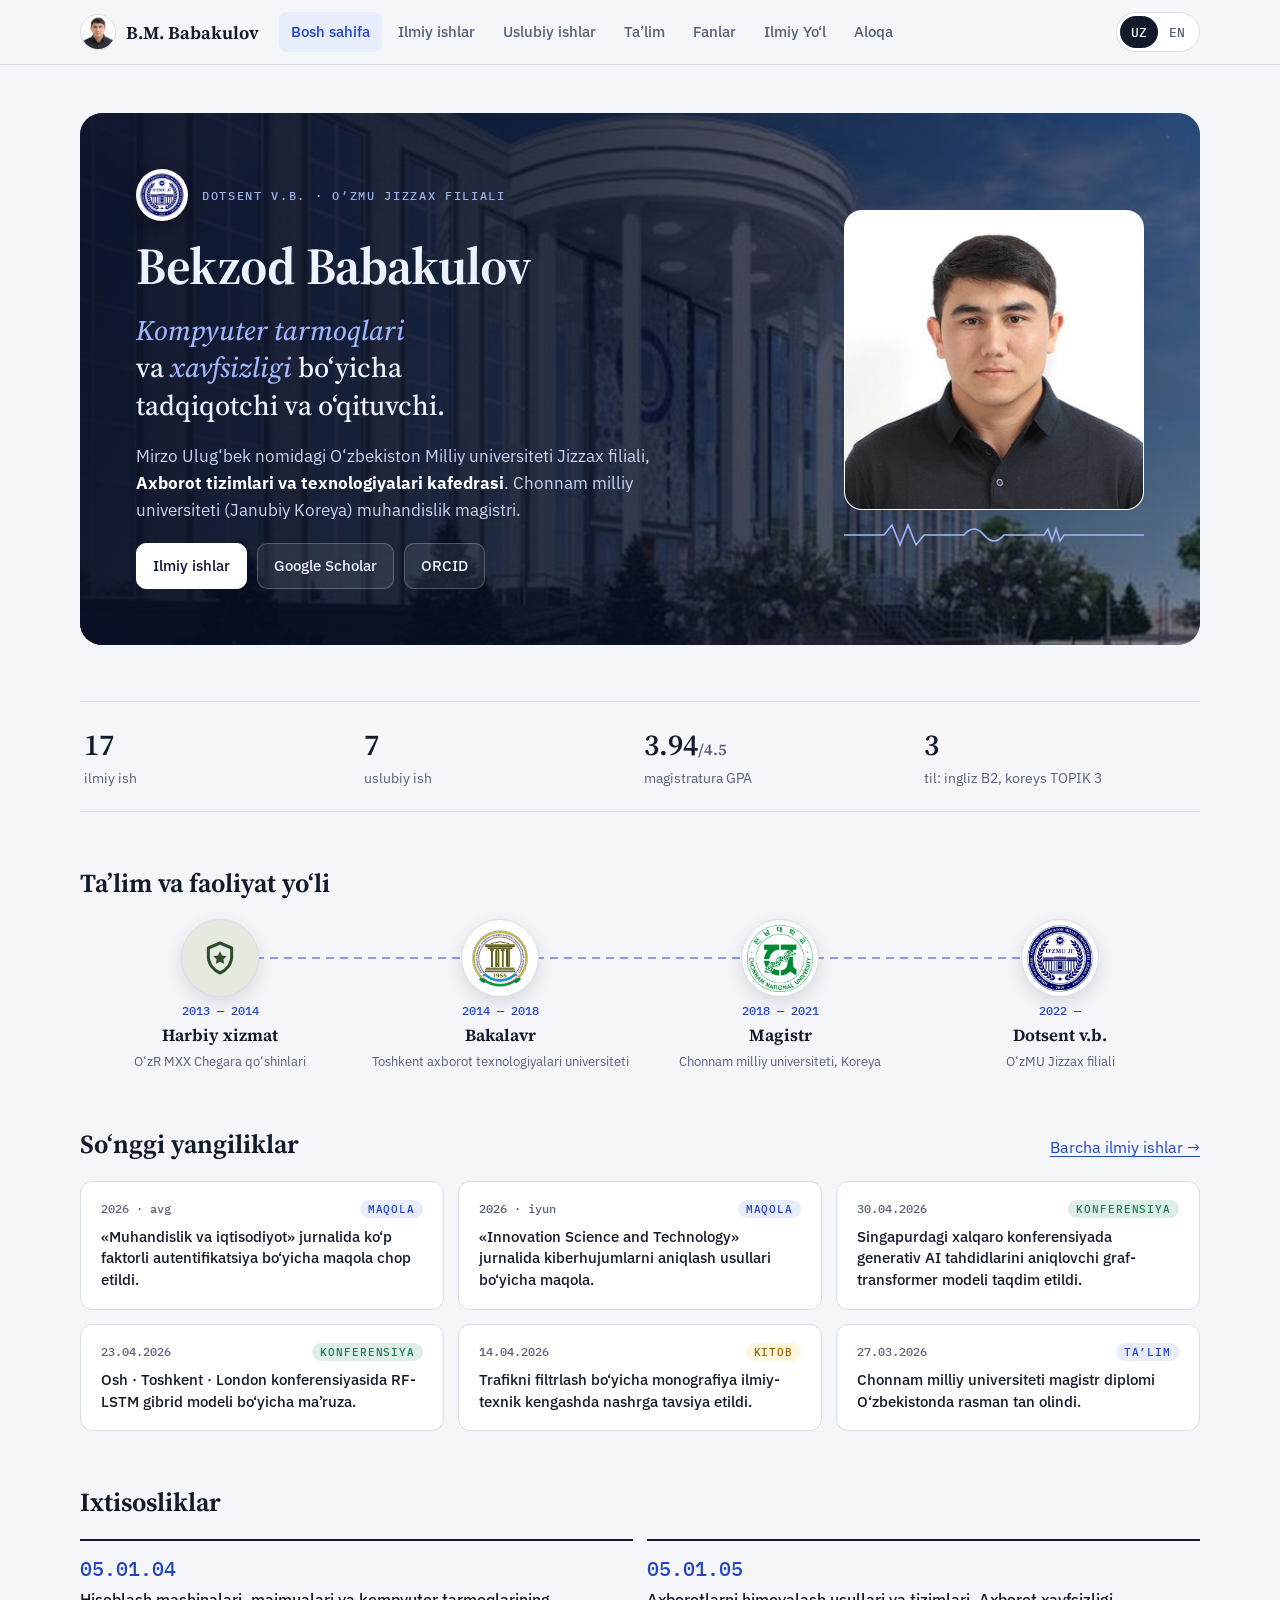
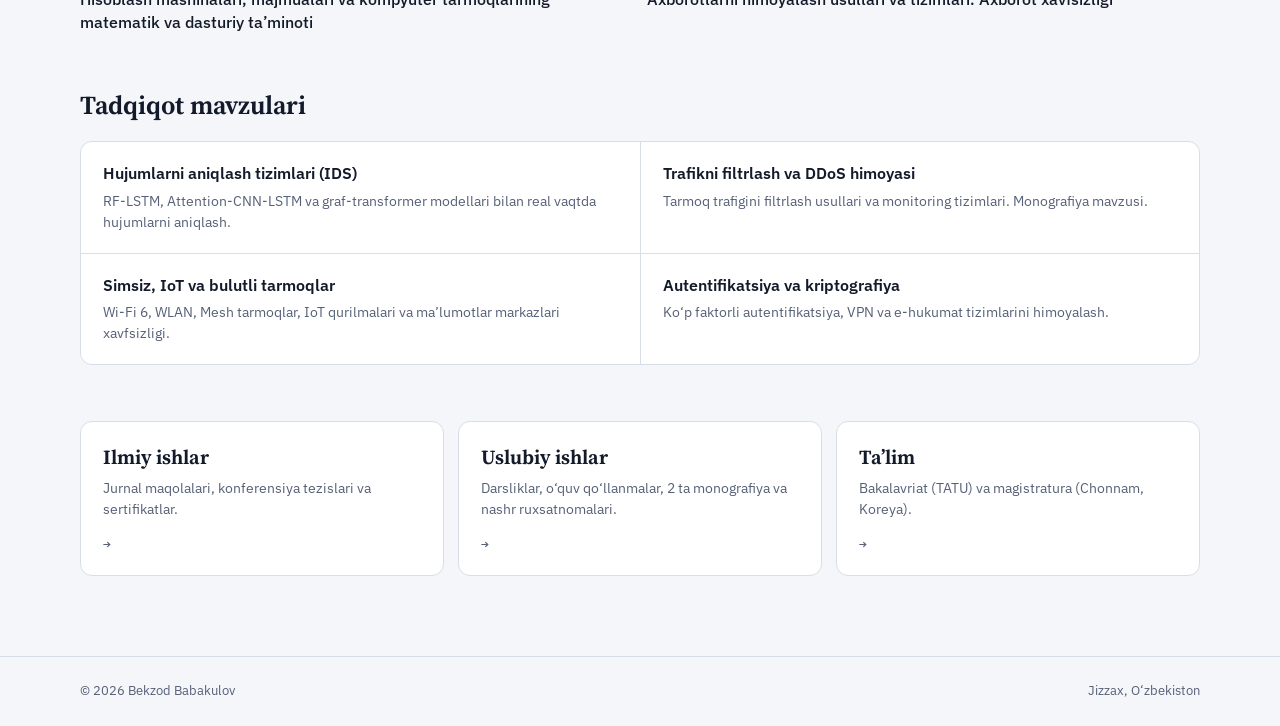
